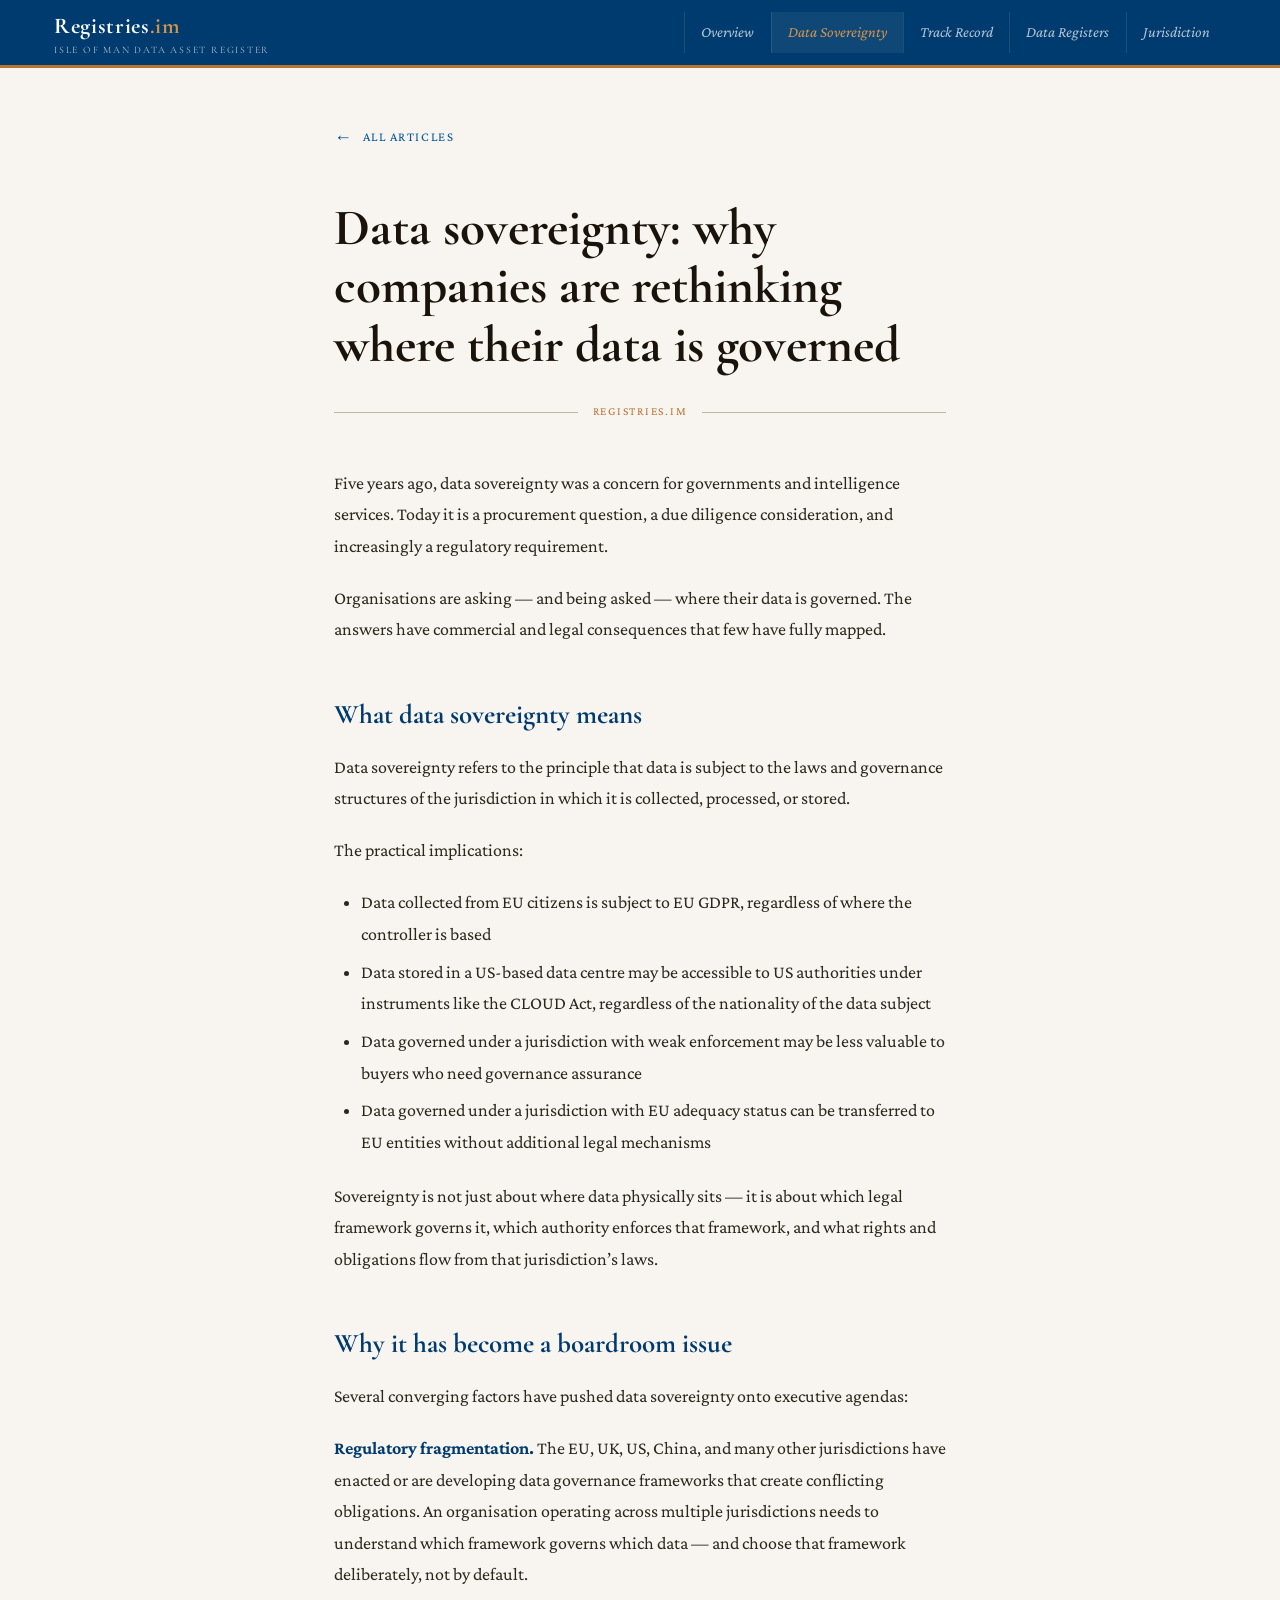
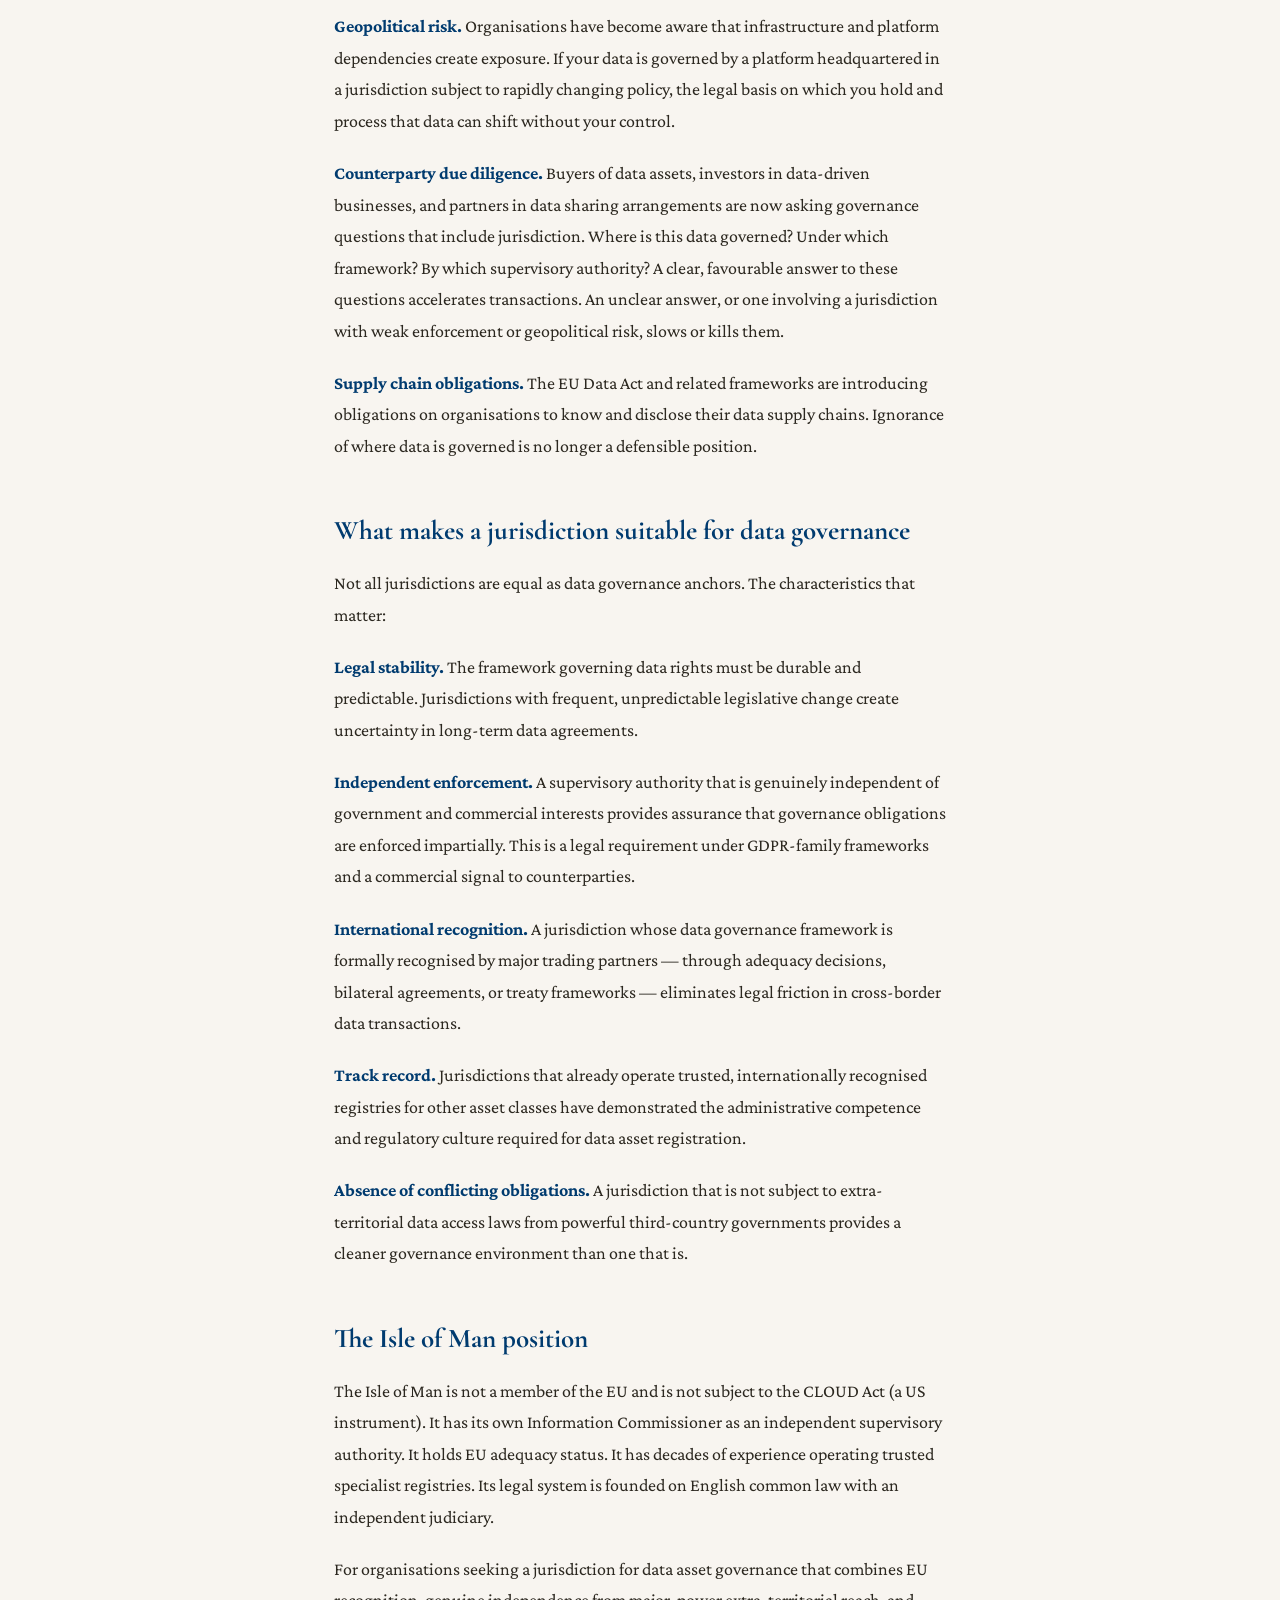
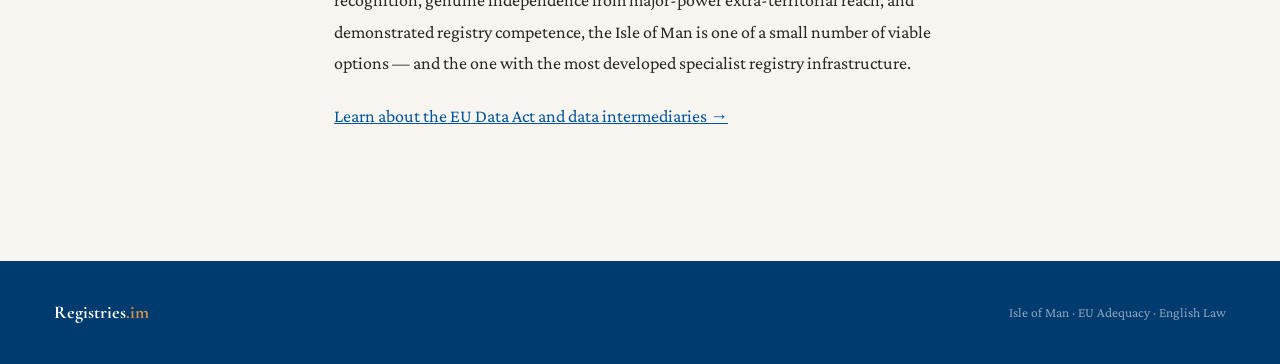
==== posts/data-sovereignty.html @ f7f8f6f1 "feat: add HTML site with light/dark mode and WCAG AA accessibility - Light default with full dark mo" ====
<!DOCTYPE html>
<html lang="en">
<head>
<meta charset="UTF-8">
<meta name="viewport" content="width=device-width, initial-scale=1.0">
<meta name="color-scheme" content="light dark">
<title>Data sovereignty: why companies are rethinking where their data is governed — Registries.im</title>
<meta name="description" content="Data sovereignty has moved from a geopolitical concept to a boardroom consideration. Here is what it means, why it matters commercially, and how jurisdiction of governance affects data value.">
<link rel="preconnect" href="https://fonts.googleapis.com">
<link rel="preconnect" href="https://fonts.gstatic.com" crossorigin>
<link href="https://fonts.googleapis.com/css2?family=Cormorant+Garamond:ital,wght@0,400;0,600;0,700;1,400;1,600&family=Crimson+Pro:ital,wght@0,400;0,600;1,400&display=swap" rel="stylesheet">
<link rel="stylesheet" href="../style.css">
</head>
<body>
<a class="skip-link" href="#main-content">Skip to content</a>
<header class="site-header">
  <a href="../index.html" class="site-logo" aria-label="Registries.im home">
    Registries<span>.im</span>
    <sub>Isle of Man Data Asset Register</sub>
  </a>
  <nav class="site-nav" aria-label="Site navigation"><a href="../index.html">Overview</a>
<a href="../posts/data-sovereignty.html" class="active">Data Sovereignty</a>
<a href="../posts/iom-registry-track-record.html" class="">Track Record</a>
<a href="../posts/what-is-a-data-asset-register.html" class="">Data Registers</a>
<a href="../posts/why-jurisdiction-matters.html" class="">Jurisdiction</a></nav>
</header>
<main id="main-content">

<div class="article-wrap">
  <a class="article-back" href="../index.html">All articles</a>
  <h1>Data sovereignty: why companies are rethinking where their data is governed</h1>
  <div class="article-divider"><span>Registries.im</span></div>
  <p>Five years ago, data sovereignty was a concern for governments and
intelligence services. Today it is a procurement question, a due
diligence consideration, and increasingly a regulatory requirement.</p>
<p>Organisations are asking — and being asked — where their data is
governed. The answers have commercial and legal consequences that few
have fully mapped.</p>
<h2 id="what-data-sovereignty-means">What data sovereignty means</h2>
<p>Data sovereignty refers to the principle that data is subject to the
laws and governance structures of the jurisdiction in which it is
collected, processed, or stored.</p>
<p>The practical implications:</p>
<ul>
<li>Data collected from EU citizens is subject to EU GDPR, regardless of
where the controller is based</li>
<li>Data stored in a US-based data centre may be accessible to US
authorities under instruments like the CLOUD Act, regardless of the
nationality of the data subject</li>
<li>Data governed under a jurisdiction with weak enforcement may be less
valuable to buyers who need governance assurance</li>
<li>Data governed under a jurisdiction with EU adequacy status can be
transferred to EU entities without additional legal mechanisms</li>
</ul>
<p>Sovereignty is not just about where data physically sits — it is
about which legal framework governs it, which authority enforces that
framework, and what rights and obligations flow from that jurisdiction’s
laws.</p>
<h2 id="why-it-has-become-a-boardroom-issue">Why it has become a
boardroom issue</h2>
<p>Several converging factors have pushed data sovereignty onto
executive agendas:</p>
<p><strong>Regulatory fragmentation.</strong> The EU, UK, US, China, and
many other jurisdictions have enacted or are developing data governance
frameworks that create conflicting obligations. An organisation
operating across multiple jurisdictions needs to understand which
framework governs which data — and choose that framework deliberately,
not by default.</p>
<p><strong>Geopolitical risk.</strong> Organisations have become aware
that infrastructure and platform dependencies create exposure. If your
data is governed by a platform headquartered in a jurisdiction subject
to rapidly changing policy, the legal basis on which you hold and
process that data can shift without your control.</p>
<p><strong>Counterparty due diligence.</strong> Buyers of data assets,
investors in data-driven businesses, and partners in data sharing
arrangements are now asking governance questions that include
jurisdiction. Where is this data governed? Under which framework? By
which supervisory authority? A clear, favourable answer to these
questions accelerates transactions. An unclear answer, or one involving
a jurisdiction with weak enforcement or geopolitical risk, slows or
kills them.</p>
<p><strong>Supply chain obligations.</strong> The EU Data Act and
related frameworks are introducing obligations on organisations to know
and disclose their data supply chains. Ignorance of where data is
governed is no longer a defensible position.</p>
<h2 id="what-makes-a-jurisdiction-suitable-for-data-governance">What
makes a jurisdiction suitable for data governance</h2>
<p>Not all jurisdictions are equal as data governance anchors. The
characteristics that matter:</p>
<p><strong>Legal stability.</strong> The framework governing data rights
must be durable and predictable. Jurisdictions with frequent,
unpredictable legislative change create uncertainty in long-term data
agreements.</p>
<p><strong>Independent enforcement.</strong> A supervisory authority
that is genuinely independent of government and commercial interests
provides assurance that governance obligations are enforced impartially.
This is a legal requirement under GDPR-family frameworks and a
commercial signal to counterparties.</p>
<p><strong>International recognition.</strong> A jurisdiction whose data
governance framework is formally recognised by major trading partners —
through adequacy decisions, bilateral agreements, or treaty frameworks —
eliminates legal friction in cross-border data transactions.</p>
<p><strong>Track record.</strong> Jurisdictions that already operate
trusted, internationally recognised registries for other asset classes
have demonstrated the administrative competence and regulatory culture
required for data asset registration.</p>
<p><strong>Absence of conflicting obligations.</strong> A jurisdiction
that is not subject to extra-territorial data access laws from powerful
third-country governments provides a cleaner governance environment than
one that is.</p>
<h2 id="the-isle-of-man-position">The Isle of Man position</h2>
<p>The Isle of Man is not a member of the EU and is not subject to the
CLOUD Act (a US instrument). It has its own Information Commissioner as
an independent supervisory authority. It holds EU adequacy status. It
has decades of experience operating trusted specialist registries. Its
legal system is founded on English common law with an independent
judiciary.</p>
<p>For organisations seeking a jurisdiction for data asset governance
that combines EU recognition, genuine independence from major-power
extra-territorial reach, and demonstrated registry competence, the Isle
of Man is one of a small number of viable options — and the one with the
most developed specialist registry infrastructure.</p>
<p><a href="eu-data-act-intermediaries.md">Learn about the EU Data Act
and data intermediaries →</a></p>
</div>
</main>
<footer>
  <span class="footer-brand">Registries<span>.im</span></span>
  <span>Isle of Man &middot; EU Adequacy &middot; English Law</span>
</footer>
</body>
</html>
---- style.css ----
/* ── light (default) ── */
:root {
  color-scheme: light dark;
  --bg: #f8f5f0;
  --surface: #ffffff;
  --border: #d8cfc0;
  --border2: #bfb8a8;
  --text: #2c2820;
  --muted: #6b6258;
  --blue: #003b6f;
  --blue2: #00559a;
  --copper: #b87333;
  --copper2: #8a5520;
  --heading: #1a130c;
  --header-bg: #003b6f;
  --footer-bg: #003b6f;
  --footer-text: rgba(255,255,255,0.55);
  --stripe: rgba(0,59,111,0.04);
  --focus-ring: #003b6f;
  --nav-text: rgba(255,255,255,0.7);
  --nav-active: #d4954a;
  --logo-text: #ffffff;
  --logo-accent: #d4954a;
}

/* ── dark mode overrides ── */
@media (prefers-color-scheme: dark) {
  :root {
    --bg: #0a1220;
    --surface: #0f1c30;
    --border: #1e3050;
    --border2: #2a4568;
    --text: #c8d8e8;
    --muted: #6888a0;
    --blue: #5598d8;
    --blue2: #7ab4e8;
    --copper: #d4904a;
    --copper2: #e0a860;
    --heading: #e8f0f8;
    --header-bg: #071428;
    --footer-bg: #071428;
    --footer-text: rgba(200,216,232,0.55);
    --stripe: rgba(85,152,216,0.06);
    --focus-ring: #7ab4e8;
    --nav-text: rgba(200,216,232,0.7);
    --nav-active: #d4904a;
    --logo-text: #e8f0f8;
    --logo-accent: #d4904a;
  }
}

*, *::before, *::after { box-sizing: border-box; margin: 0; padding: 0; }
html { font-size: 18px; scroll-behavior: smooth; }
body {
  background: var(--bg);
  color: var(--text);
  font-family: 'Crimson Pro', Georgia, serif;
  line-height: 1.75;
  -webkit-font-smoothing: antialiased;
}

/* ── skip link ── */
.skip-link {
  position: absolute; top: -100%; left: 0;
  background: var(--copper); color: var(--logo-text);
  padding: 0.5rem 1.25rem; font-size: 0.875rem; font-weight: 600;
  z-index: 9999; text-decoration: none; letter-spacing: 0.02em;
}
.skip-link:focus { top: 0; outline: none; }

/* ── focus visible ── */
*:focus-visible {
  outline: 2px solid var(--focus-ring);
  outline-offset: 3px;
  border-radius: 2px;
}
*:focus:not(:focus-visible) { outline: none; }

/* ── header ── */
.site-header {
  background: var(--header-bg);
  padding: 0 3rem;
  display: flex; align-items: center; justify-content: space-between;
  height: 68px;
  position: sticky; top: 0; z-index: 100;
  border-bottom: 3px solid var(--copper);
}
.site-logo {
  font-family: 'Cormorant Garamond', serif;
  font-size: 1.25rem; font-weight: 700;
  color: var(--logo-text); text-decoration: none;
  letter-spacing: 0.03em;
}
.site-logo span { color: var(--logo-accent); }
.site-logo sub {
  display: block; font-size: 0.55rem; letter-spacing: 0.18em;
  text-transform: uppercase; color: var(--nav-text);
  font-weight: 400; margin-top: -4px;
}

.site-nav { display: flex; gap: 0; }
.site-nav a {
  color: var(--nav-text);
  text-decoration: none;
  font-family: 'Crimson Pro', serif;
  font-size: 0.85rem; font-style: italic;
  padding: 0.4rem 0.9rem;
  border-left: 1px solid rgba(255,255,255,0.1);
  transition: color 0.2s, background 0.2s;
  white-space: nowrap;
}
.site-nav a:hover, .site-nav a.active {
  color: var(--nav-active);
  background: rgba(255,255,255,0.06);
}

/* ── hero ── */
.hero {
  background: var(--surface);
  border-bottom: 3px double var(--border2);
  padding: 4.5rem 3rem 3.5rem;
}
.hero-inner { max-width: 820px; margin: 0 auto; }
.hero-rule {
  display: flex; align-items: center; gap: 1rem;
  margin-bottom: 2rem;
}
.hero-rule span {
  font-size: 0.65rem; letter-spacing: 0.2em; text-transform: uppercase;
  color: var(--copper); font-family: 'Crimson Pro', serif; font-style: normal;
}
.hero-rule::before, .hero-rule::after {
  content: ''; flex: 1; height: 1px; background: var(--copper);
  opacity: 0.4;
}
.hero h1 {
  font-family: 'Cormorant Garamond', serif;
  font-size: clamp(2rem, 5vw, 3.6rem); font-weight: 700;
  color: var(--heading); line-height: 1.15;
  margin-bottom: 1.25rem;
}
.hero-sub { font-size: 1.1rem; color: var(--muted); max-width: 600px; }
.hero-badge {
  margin-top: 2rem;
  display: inline-flex; align-items: center; gap: 0.6rem;
  background: var(--blue); color: var(--logo-text);
  font-size: 0.72rem; letter-spacing: 0.12em; text-transform: uppercase;
  padding: 0.5rem 1rem; font-family: 'Crimson Pro', serif; font-style: normal;
}
.hero-badge::before { content: '★'; color: var(--copper); font-size: 0.8rem; }

/* ── content ── */
.main-content { max-width: 820px; margin: 0 auto; padding: 3rem; }
.section-head {
  display: flex; align-items: center; gap: 1rem;
  margin-bottom: 2rem;
}
.section-head h2 {
  font-family: 'Cormorant Garamond', serif;
  font-size: 0.75rem; letter-spacing: 0.18em; text-transform: uppercase;
  color: var(--blue); font-weight: 600;
}
.section-head::after { content: ''; flex: 1; height: 1px; background: var(--border2); }

.article-card {
  display: block;
  padding: 1.5rem 1.75rem;
  margin-bottom: 0.75rem;
  background: var(--surface);
  border: 1px solid var(--border);
  border-left: 4px solid var(--blue);
  text-decoration: none;
  transition: border-color 0.2s, box-shadow 0.2s;
}
.article-card:hover {
  border-left-color: var(--copper);
  box-shadow: 0 2px 16px rgba(0,59,111,0.08);
}
.card-title {
  font-family: 'Cormorant Garamond', serif;
  font-size: 1.2rem; font-weight: 700;
  color: var(--blue); margin-bottom: 0.4rem;
}
.card-desc { font-size: 0.875rem; color: var(--muted); font-style: italic; }

/* ── article ── */
.article-wrap {
  max-width: 720px; margin: 0 auto; padding: 3rem 3rem 6rem;
}
.article-back {
  display: inline-flex; align-items: center; gap: 0.5rem;
  font-size: 0.72rem; letter-spacing: 0.12em; text-transform: uppercase;
  color: var(--blue2); text-decoration: none; margin-bottom: 2.5rem;
  font-family: 'Crimson Pro', serif; font-style: normal;
  transition: color 0.2s;
}
.article-back:hover { color: var(--copper); }
.article-back::before { content: '←'; font-size: 1rem; }
.article-wrap h1 {
  font-family: 'Cormorant Garamond', serif;
  font-size: clamp(1.8rem, 4vw, 3rem); font-weight: 700;
  color: var(--heading); line-height: 1.15;
  margin-bottom: 0.5rem;
}
.article-divider {
  display: flex; align-items: center; gap: 0.8rem;
  margin: 1.5rem 0 2.5rem;
}
.article-divider span {
  font-size: 0.65rem; letter-spacing: 0.15em; text-transform: uppercase;
  color: var(--copper); font-style: normal;
}
.article-divider::before, .article-divider::after {
  content: ''; flex: 1 0 2rem; height: 1px; background: var(--border2);
}
.article-wrap h2 {
  font-family: 'Cormorant Garamond', serif;
  font-size: 1.5rem; font-weight: 700;
  color: var(--blue); margin: 2.5rem 0 0.75rem;
}
.article-wrap h3 {
  font-family: 'Cormorant Garamond', serif;
  font-size: 1.1rem; font-weight: 600; font-style: italic;
  color: var(--copper2); margin: 2rem 0 0.5rem;
}
.article-wrap p { margin-bottom: 1.15rem; }
.article-wrap strong { color: var(--blue); font-weight: 700; }
.article-wrap a { color: var(--blue2); }
.article-wrap a:hover { color: var(--copper); }
.article-wrap table {
  width: 100%; border-collapse: collapse; margin: 2rem 0;
  font-size: 0.9rem; border: 1px solid var(--border2);
}
.article-wrap th {
  text-align: left; padding: 0.6rem 1rem;
  background: var(--blue); color: var(--logo-text);
  font-family: 'Cormorant Garamond', serif;
  font-size: 0.85rem; font-weight: 600; font-style: italic;
}
.article-wrap td {
  padding: 0.7rem 1rem; border-bottom: 1px solid var(--border);
  vertical-align: top;
}
.article-wrap tr:nth-child(even) td { background: var(--stripe); }
.article-wrap ul, .article-wrap ol { margin: 1rem 0 1.25rem 1.5rem; }
.article-wrap li { margin-bottom: 0.35rem; }

/* ── footer ── */
footer {
  background: var(--footer-bg);
  padding: 2rem 3rem;
  display: flex; justify-content: space-between; align-items: center;
  font-size: 0.75rem; color: var(--footer-text);
}
.footer-brand {
  font-family: 'Cormorant Garamond', serif;
  color: var(--logo-text); font-size: 1rem; font-weight: 700;
}
.footer-brand span { color: var(--logo-accent); }

@media (max-width: 640px) {
  .site-header { padding: 0 1.25rem; }
  .hero, .main-content, .article-wrap { padding-left: 1.25rem; padding-right: 1.25rem; }
  .site-nav { display: none; }
}
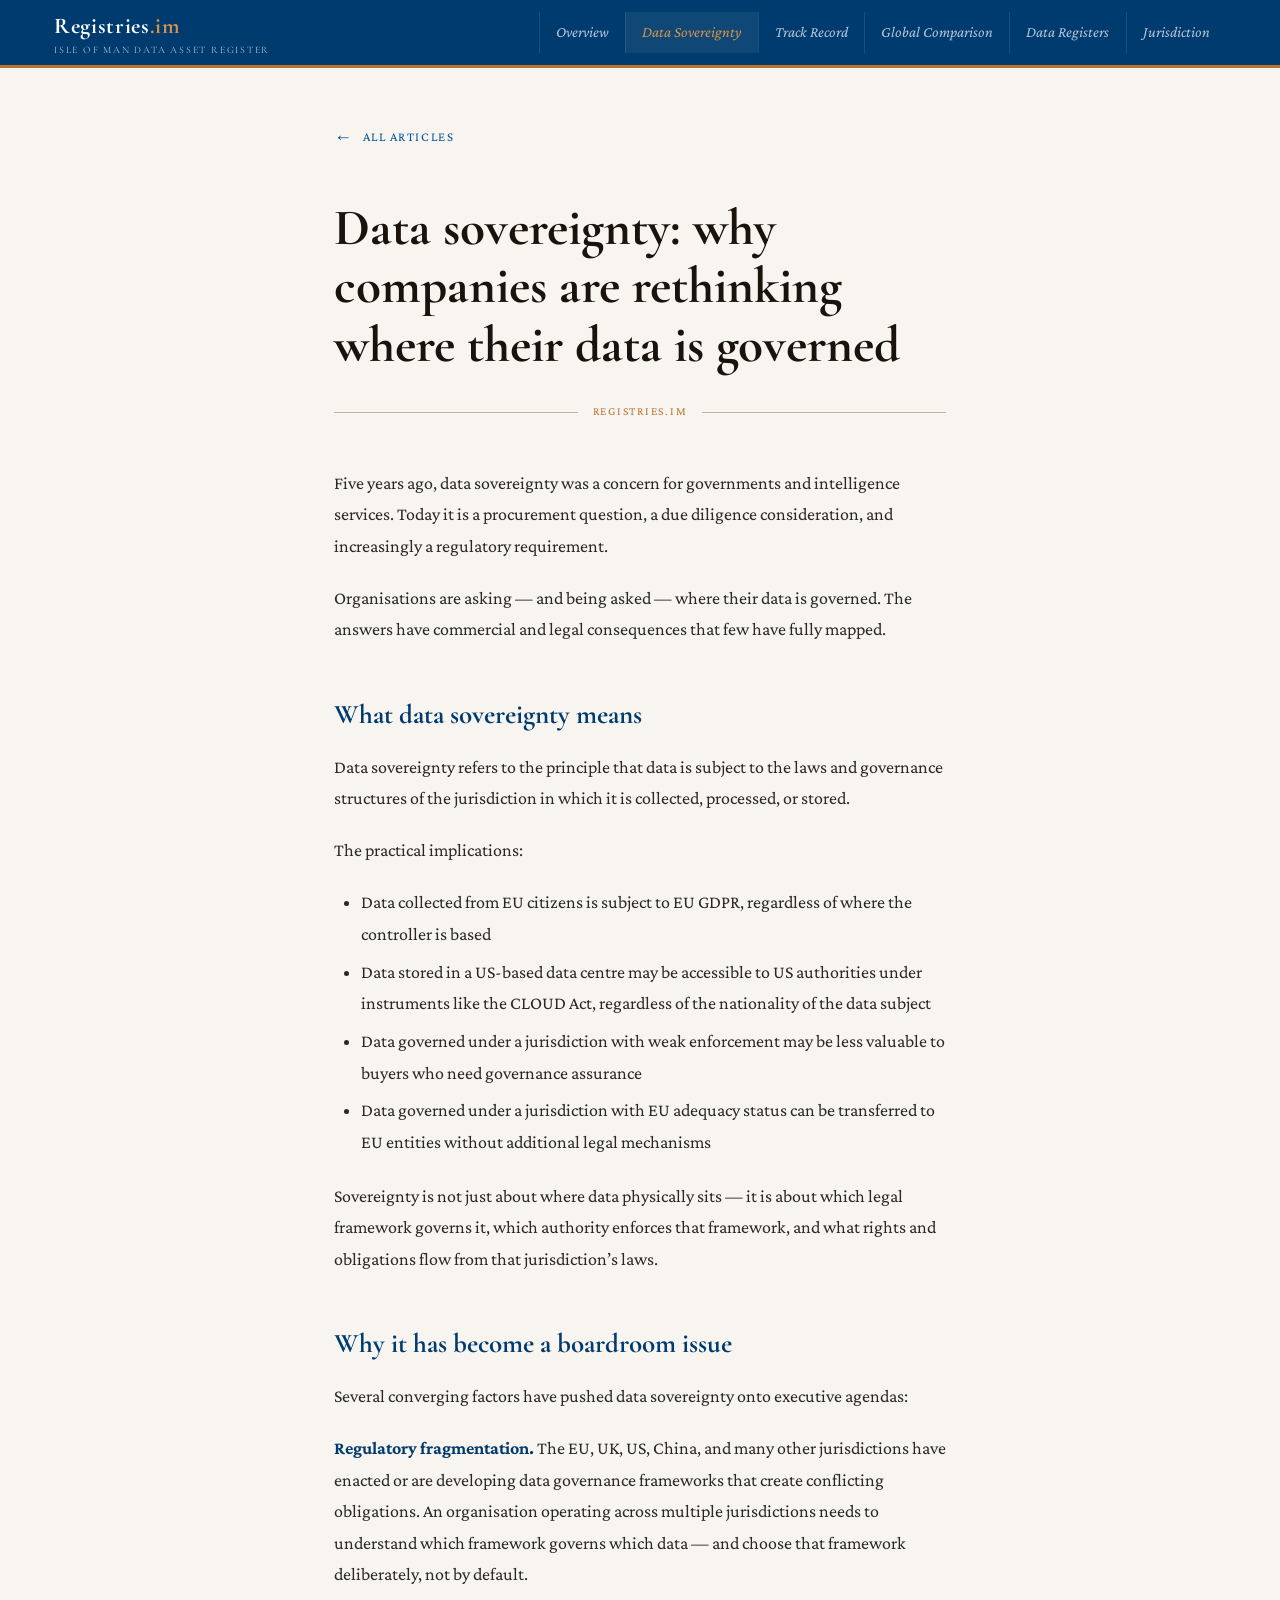
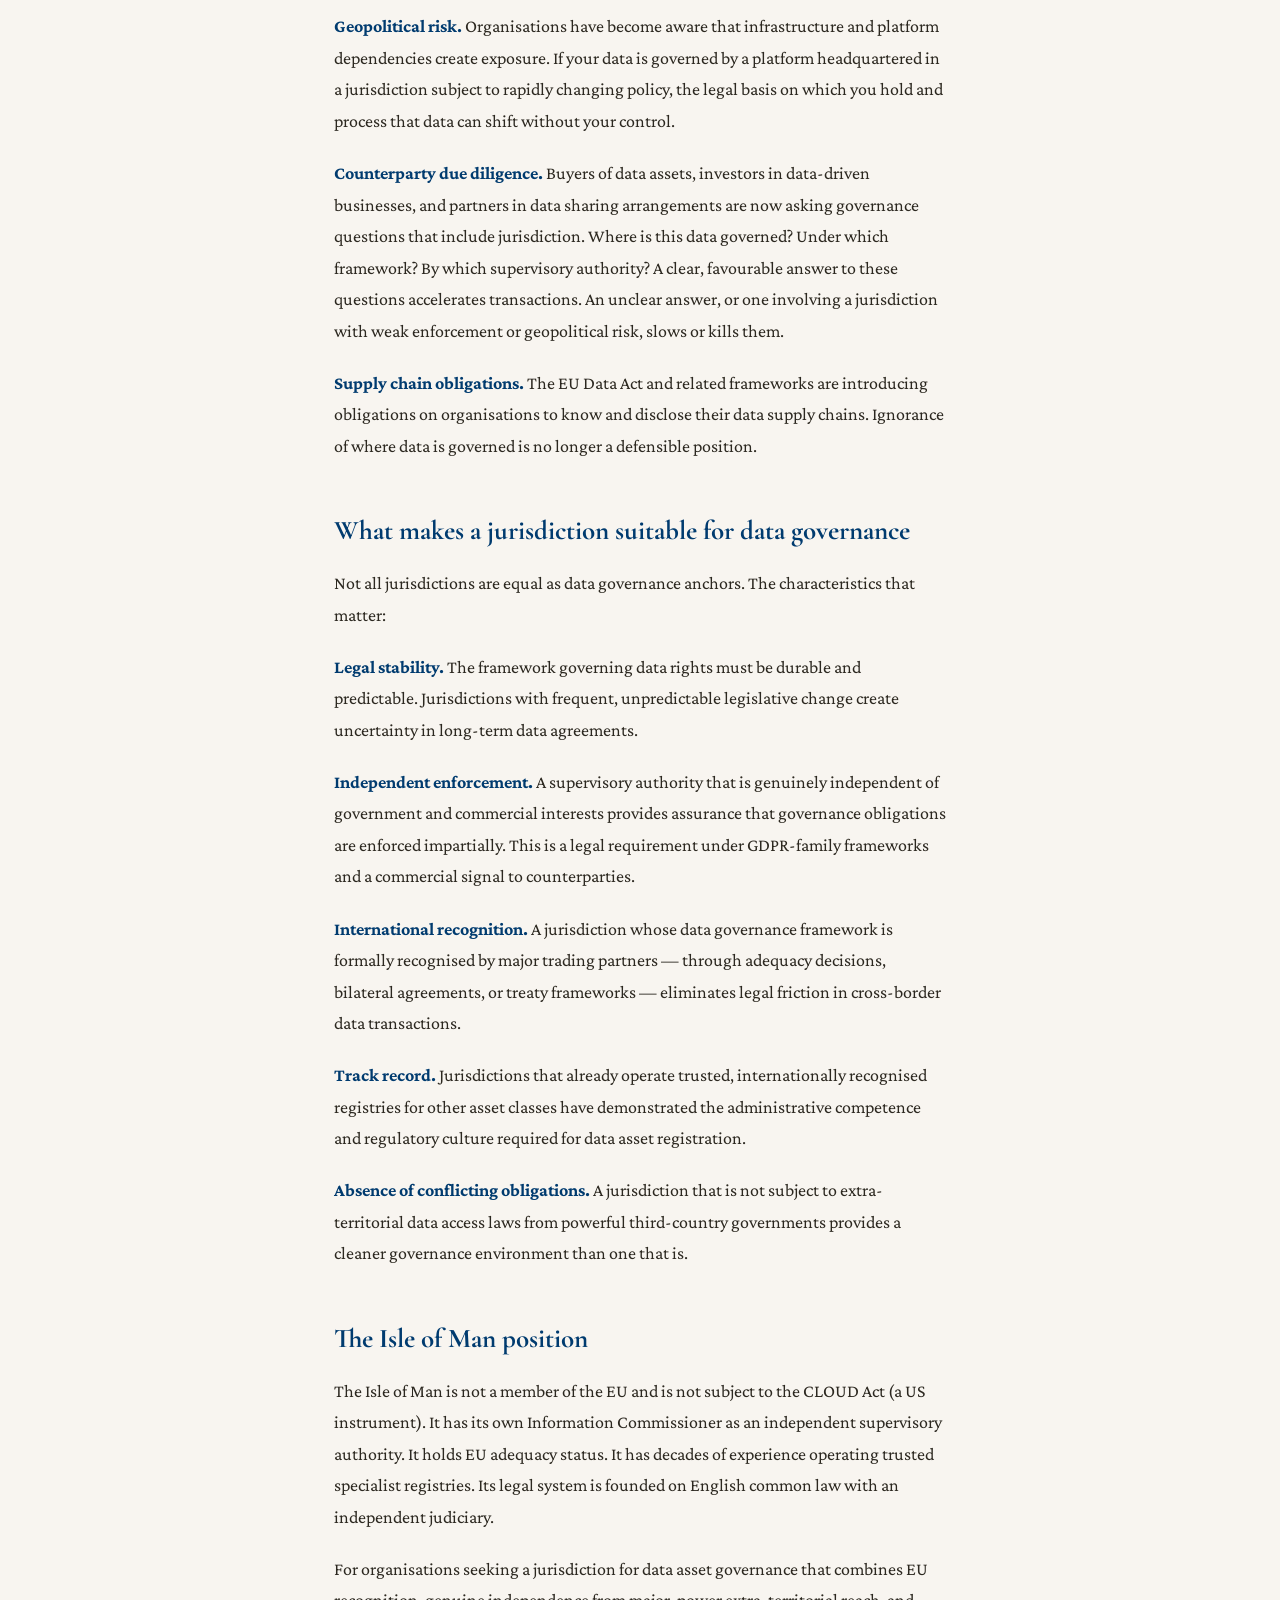
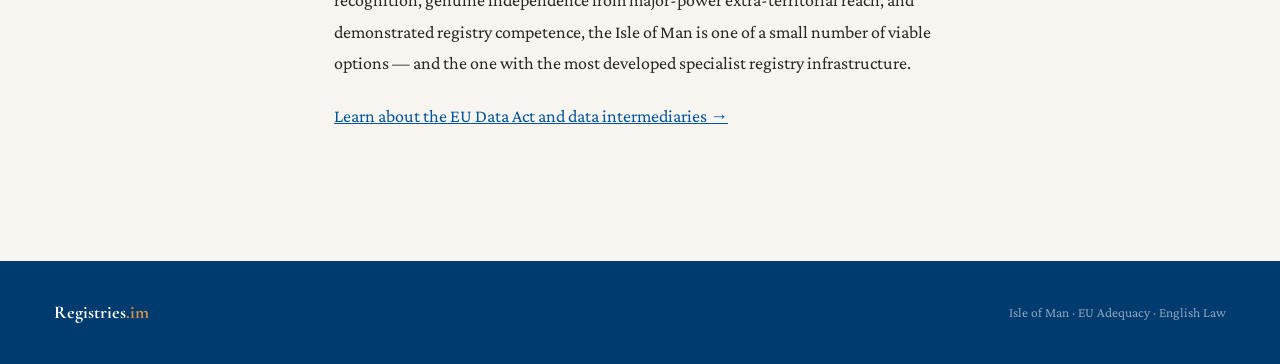
==== commit d9fee082: "content: add global comparison post — IoM vs EU, UK, Singapore, Jersey Covers EU Data Governance Act" ====
--- a/posts/data-sovereignty.html
+++ b/posts/data-sovereignty.html
@@ -21,6 +21,7 @@
   <nav class="site-nav" aria-label="Site navigation"><a href="../index.html">Overview</a>
 <a href="../posts/data-sovereignty.html" class="active">Data Sovereignty</a>
 <a href="../posts/iom-registry-track-record.html" class="">Track Record</a>
+<a href="../posts/iom-vs-global-data-frameworks.html" class="">Global Comparison</a>
 <a href="../posts/what-is-a-data-asset-register.html" class="">Data Registers</a>
 <a href="../posts/why-jurisdiction-matters.html" class="">Jurisdiction</a></nav>
 </header>
